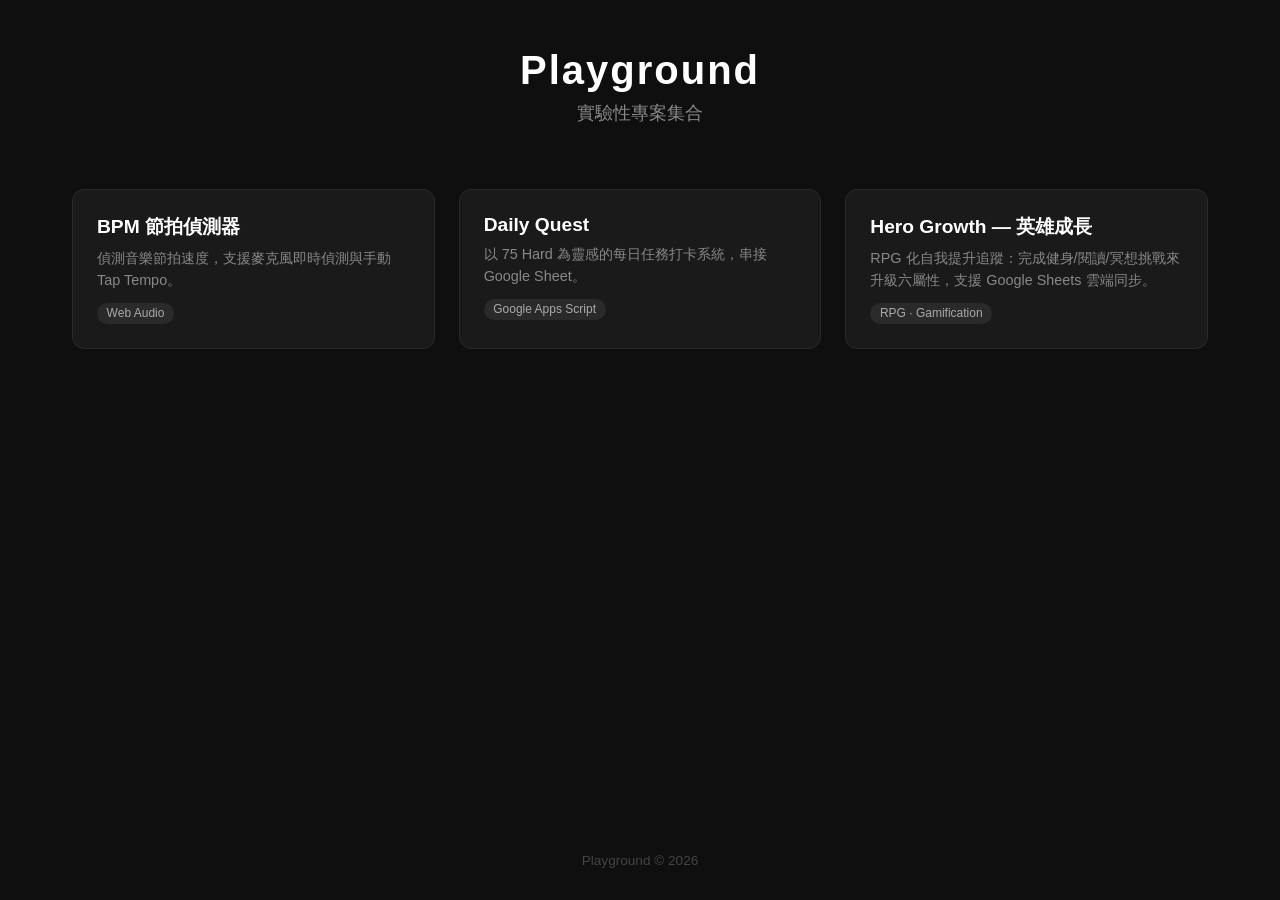
==== index.html @ be31c61f "新增 Hero Growth — RPG 化自我提升追蹤器 將健身、閱讀、冥想等活動轉為 RPG 角色養成，完成挑戰獲得 EXP 升級六屬性 （力量、體質、敏捷、智慧、意志、魅力）。  主要功能： -" ====
<!DOCTYPE html>
<html lang="zh-TW">
<head>
    <meta charset="UTF-8">
    <meta name="viewport" content="width=device-width, initial-scale=1.0">
    <title>Playground - 實驗專案集</title>
    <style>
        * {
            margin: 0;
            padding: 0;
            box-sizing: border-box;
        }

        body {
            font-family: -apple-system, BlinkMacSystemFont, "Segoe UI", Roboto, sans-serif;
            background-color: #0f0f0f;
            color: #e0e0e0;
            min-height: 100vh;
            display: flex;
            flex-direction: column;
            align-items: center;
        }

        header {
            width: 100%;
            padding: 3rem 2rem 2rem;
            text-align: center;
        }

        header h1 {
            font-size: 2.5rem;
            font-weight: 700;
            letter-spacing: 0.05em;
            color: #ffffff;
        }

        header p {
            margin-top: 0.5rem;
            font-size: 1.1rem;
            color: #888;
        }

        .projects-grid {
            display: grid;
            grid-template-columns: repeat(auto-fill, minmax(280px, 1fr));
            gap: 1.5rem;
            width: 100%;
            max-width: 1200px;
            padding: 2rem;
        }

        .project-card {
            background: #1a1a1a;
            border: 1px solid #2a2a2a;
            border-radius: 12px;
            padding: 1.5rem;
            transition: transform 0.2s, border-color 0.2s;
            text-decoration: none;
            color: inherit;
            display: block;
        }

        .project-card:hover {
            transform: translateY(-4px);
            border-color: #555;
        }

        .project-card h2 {
            font-size: 1.2rem;
            margin-bottom: 0.5rem;
            color: #fff;
        }

        .project-card p {
            font-size: 0.9rem;
            color: #888;
            line-height: 1.5;
        }

        .project-card .tag {
            display: inline-block;
            margin-top: 0.75rem;
            padding: 0.2rem 0.6rem;
            font-size: 0.75rem;
            border-radius: 999px;
            background: #2a2a2a;
            color: #aaa;
        }

        .empty-state {
            text-align: center;
            padding: 4rem 2rem;
            color: #555;
            font-size: 1rem;
        }

        footer {
            margin-top: auto;
            padding: 2rem;
            text-align: center;
            color: #444;
            font-size: 0.85rem;
        }
    </style>
</head>
<body>
    <header>
        <h1>Playground</h1>
        <p>實驗性專案集合</p>
    </header>

    <main class="projects-grid">
        <a class="project-card" href="./beat-detector/">
            <h2>BPM 節拍偵測器</h2>
            <p>偵測音樂節拍速度，支援麥克風即時偵測與手動 Tap Tempo。</p>
            <span class="tag">Web Audio</span>
        </a>
        <a class="project-card" href="./daily-quest/">
            <h2>Daily Quest</h2>
            <p>以 75 Hard 為靈感的每日任務打卡系統，串接 Google Sheet。</p>
            <span class="tag">Google Apps Script</span>
        </a>
        <a class="project-card" href="./hero-growth/">
            <h2>Hero Growth — 英雄成長</h2>
            <p>RPG 化自我提升追蹤：完成健身/閱讀/冥想挑戰來升級六屬性，支援 Google Sheets 雲端同步。</p>
            <span class="tag">RPG · Gamification</span>
        </a>
    </main>

    <footer>
        <p>Playground &copy; 2026</p>
    </footer>
</body>
</html>
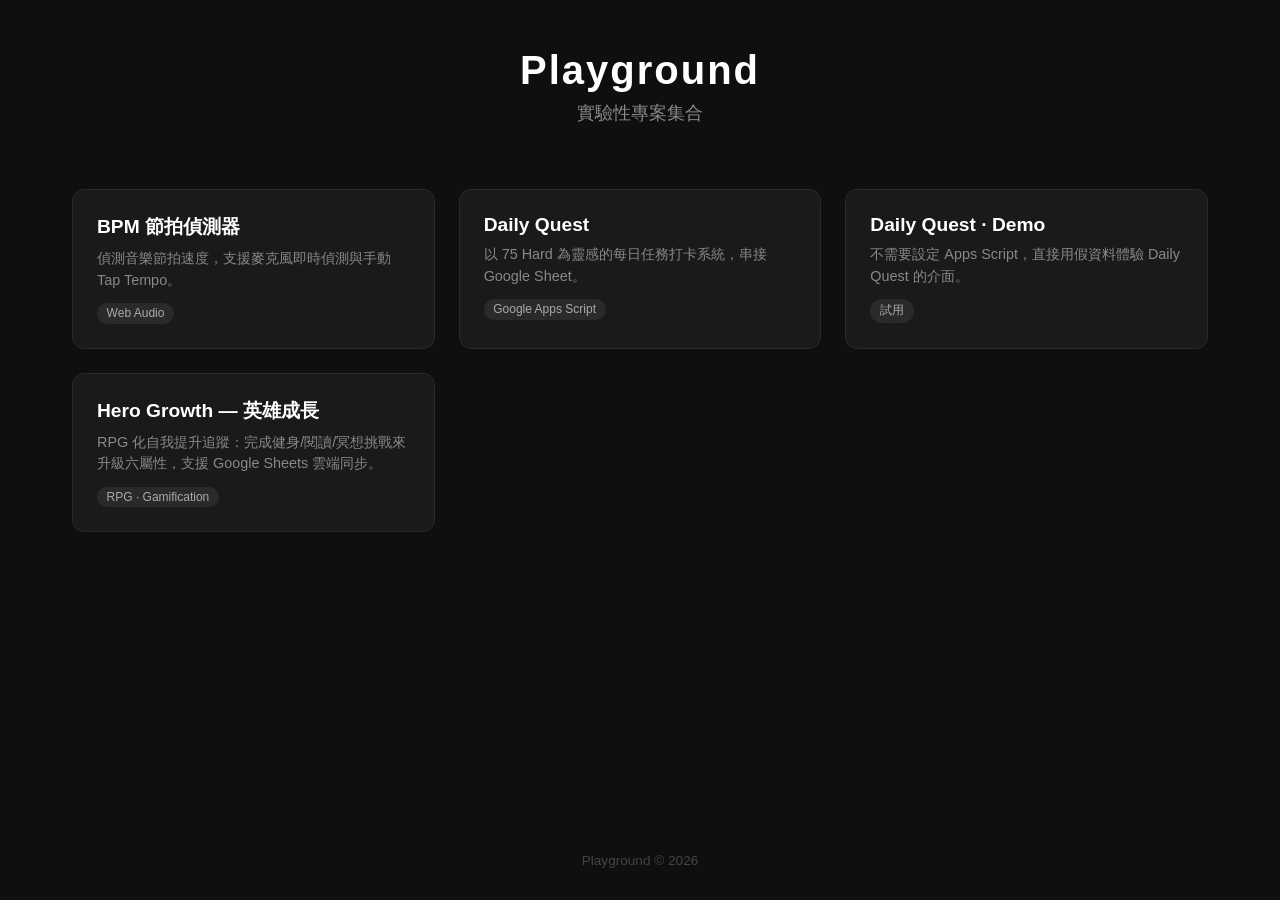
==== commit 640b12fc: "Add Daily Quest demo page with seeded fake data Lets users preview the UI without configuring Apps S" ====
--- a/index.html
+++ b/index.html
@@ -120,6 +120,11 @@
             <p>以 75 Hard 為靈感的每日任務打卡系統，串接 Google Sheet。</p>
             <span class="tag">Google Apps Script</span>
         </a>
+        <a class="project-card" href="./daily-quest/demo.html">
+            <h2>Daily Quest · Demo</h2>
+            <p>不需要設定 Apps Script，直接用假資料體驗 Daily Quest 的介面。</p>
+            <span class="tag">試用</span>
+        </a>
         <a class="project-card" href="./hero-growth/">
             <h2>Hero Growth — 英雄成長</h2>
             <p>RPG 化自我提升追蹤：完成健身/閱讀/冥想挑戰來升級六屬性，支援 Google Sheets 雲端同步。</p>
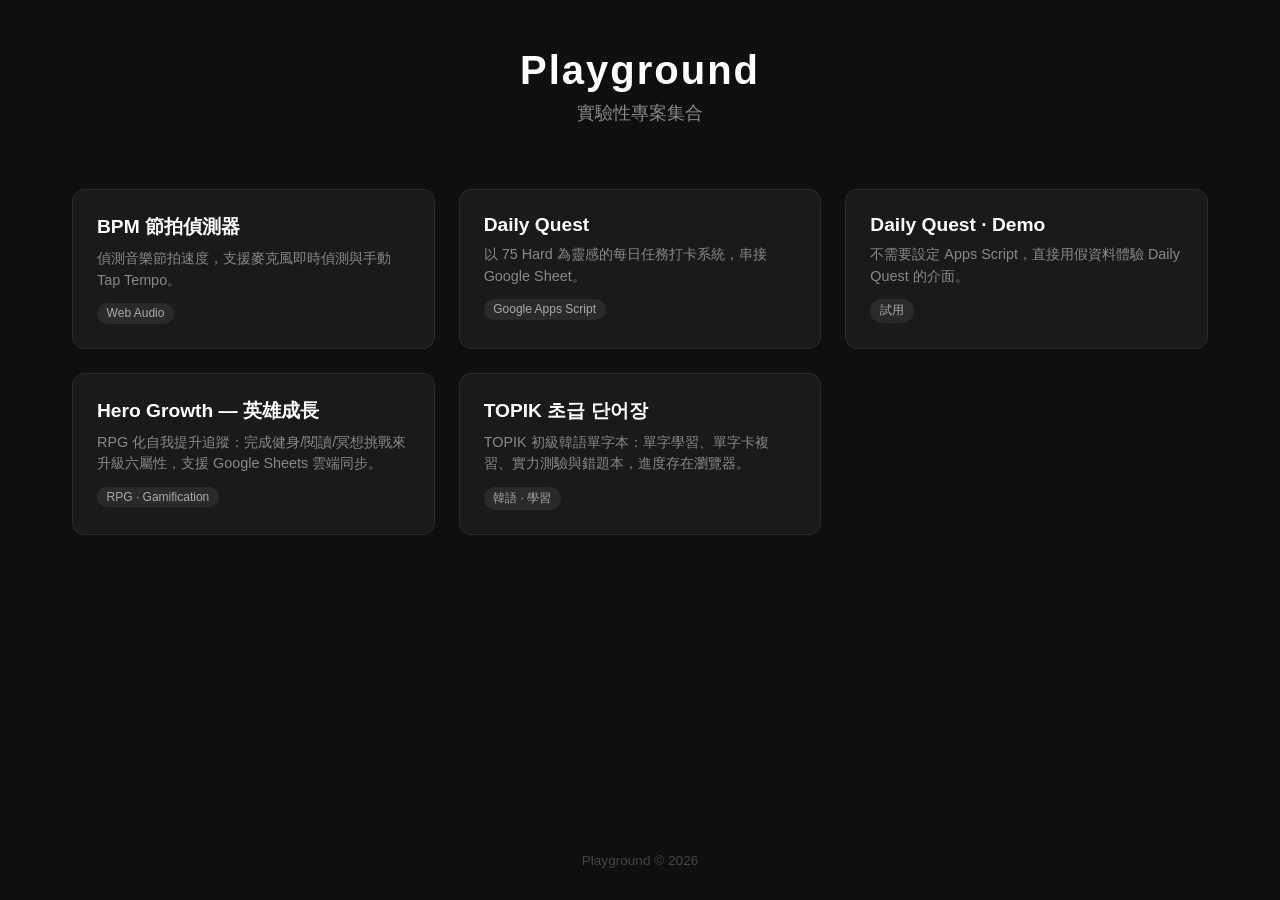
==== commit 9b70cb85: "新增 TOPIK 초급 단어장 專案並在首頁加入連結 - 新增 topik-vocab/index.html：TOPIK 初級韓語單字本，含單字學習、   單字卡複習、實力測驗與錯題本四個分頁 - 加" ====
--- a/index.html
+++ b/index.html
@@ -130,6 +130,11 @@
             <p>RPG 化自我提升追蹤：完成健身/閱讀/冥想挑戰來升級六屬性，支援 Google Sheets 雲端同步。</p>
             <span class="tag">RPG · Gamification</span>
         </a>
+        <a class="project-card" href="./topik-vocab/">
+            <h2>TOPIK 초급 단어장</h2>
+            <p>TOPIK 初級韓語單字本：單字學習、單字卡複習、實力測驗與錯題本，進度存在瀏覽器。</p>
+            <span class="tag">韓語 · 學習</span>
+        </a>
     </main>
 
     <footer>
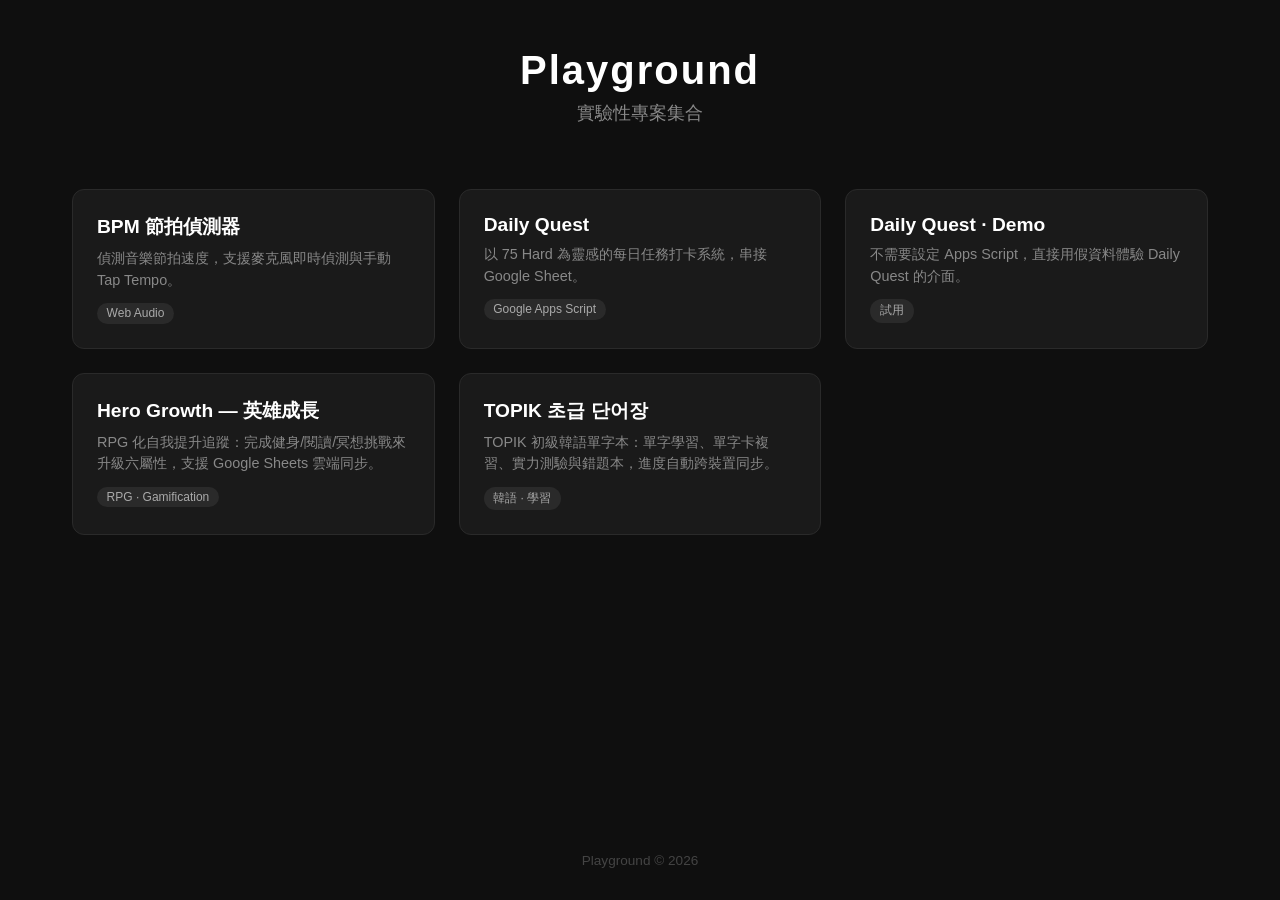
==== commit d4164e2f: "新增跨瀏覽器／跨裝置進度同步 以 localStorage 為主要儲存，JSONBin 當同步管道，取代原本無效的 window.storage（Claude artifact 專屬 API，自架後進" ====
--- a/index.html
+++ b/index.html
@@ -132,7 +132,7 @@
         </a>
         <a class="project-card" href="./topik-vocab/">
             <h2>TOPIK 초급 단어장</h2>
-            <p>TOPIK 初級韓語單字本：單字學習、單字卡複習、實力測驗與錯題本，進度存在瀏覽器。</p>
+            <p>TOPIK 初級韓語單字本：單字學習、單字卡複習、實力測驗與錯題本，進度自動跨裝置同步。</p>
             <span class="tag">韓語 · 學習</span>
         </a>
     </main>
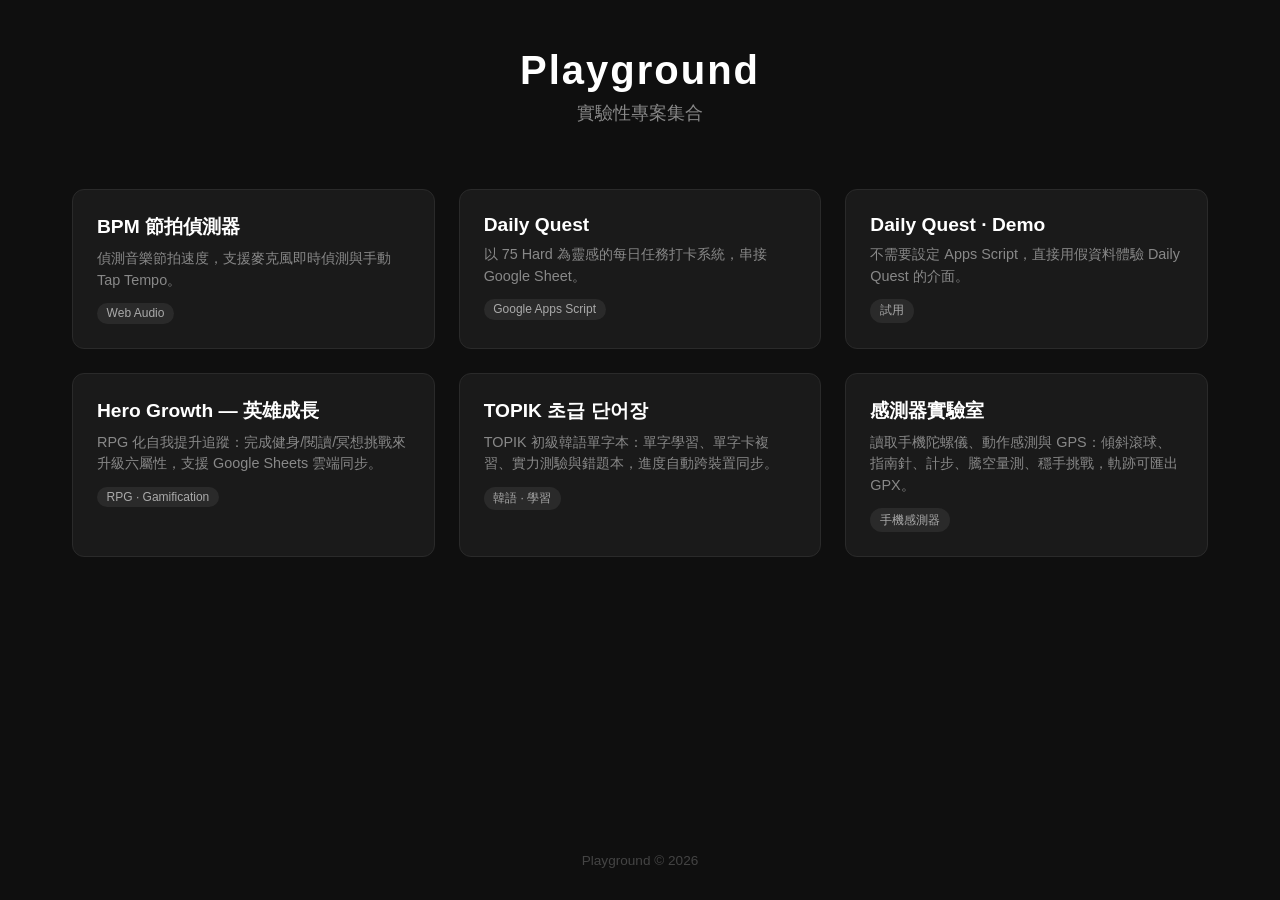
==== commit 65c18093: "新增感測器實驗室（陀螺儀、動作偵測、GPS） Co-Authored-By: Claude Opus 5.5 <noreply@anthropic.com> Claude-Session: https" ====
--- a/index.html
+++ b/index.html
@@ -135,6 +135,11 @@
             <p>TOPIK 初級韓語單字本：單字學習、單字卡複習、實力測驗與錯題本，進度自動跨裝置同步。</p>
             <span class="tag">韓語 · 學習</span>
         </a>
+        <a class="project-card" href="./sensor-lab/">
+            <h2>感測器實驗室</h2>
+            <p>讀取手機陀螺儀、動作感測與 GPS：傾斜滾球、指南針、計步、騰空量測、穩手挑戰，軌跡可匯出 GPX。</p>
+            <span class="tag">手機感測器</span>
+        </a>
     </main>
 
     <footer>
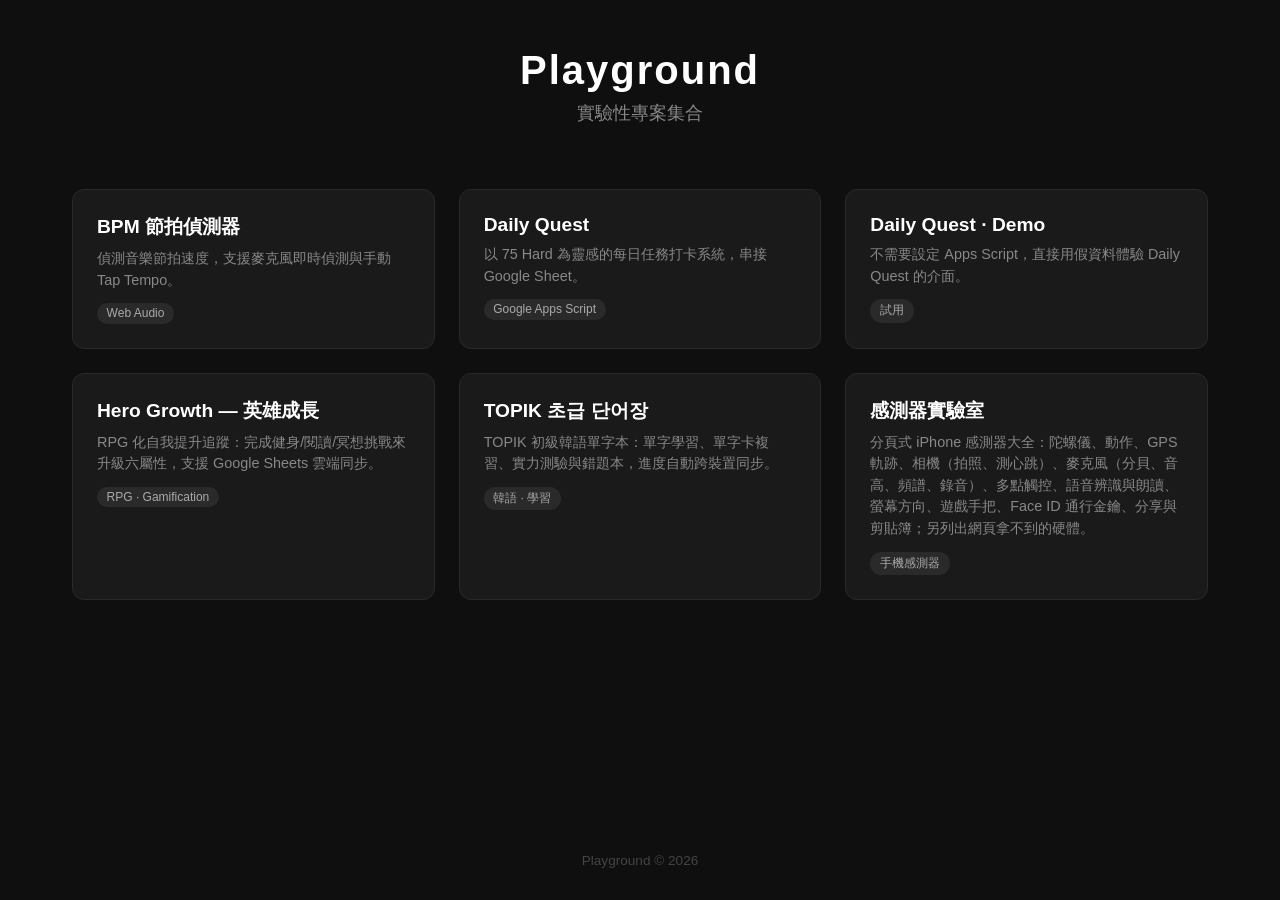
==== commit 26627196: "感測器實驗室改成分頁介面並加入更多 iPhone 網頁感測器 - 上方可滑動分頁列，記住最後的分頁（也支援 #分頁 網址） - 新增相機（前後鏡頭、拍照分享、亮度顏色、測心跳、QR 偵測到才顯示） -" ====
--- a/index.html
+++ b/index.html
@@ -137,7 +137,7 @@
         </a>
         <a class="project-card" href="./sensor-lab/">
             <h2>感測器實驗室</h2>
-            <p>讀取手機陀螺儀、動作感測與 GPS：傾斜滾球、指南針、計步、騰空量測、穩手挑戰，軌跡可匯出 GPX。</p>
+            <p>分頁式 iPhone 感測器大全：陀螺儀、動作、GPS 軌跡、相機（拍照、測心跳）、麥克風（分貝、音高、頻譜、錄音）、多點觸控、語音辨識與朗讀、螢幕方向、遊戲手把、Face ID 通行金鑰、分享與剪貼簿；另列出網頁拿不到的硬體。</p>
             <span class="tag">手機感測器</span>
         </a>
     </main>
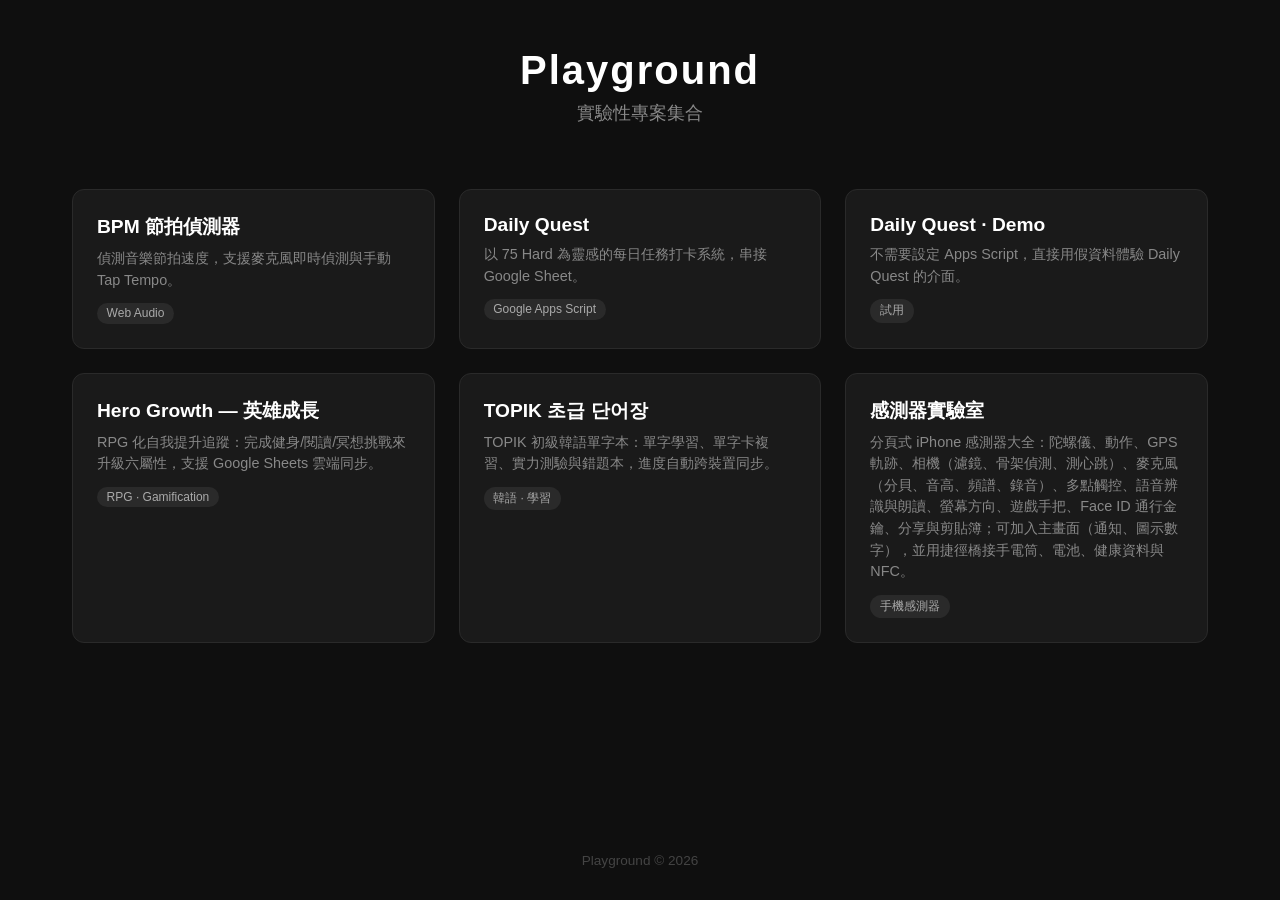
==== commit 59d33838: "感測器實驗室：加入主畫面 App、捷徑橋接、相機濾鏡與骨架偵測 - PWA：manifest、圖示（180/192/512/maskable）、Service Worker（HTML 網路優先、其他靜" ====
--- a/index.html
+++ b/index.html
@@ -137,7 +137,7 @@
         </a>
         <a class="project-card" href="./sensor-lab/">
             <h2>感測器實驗室</h2>
-            <p>分頁式 iPhone 感測器大全：陀螺儀、動作、GPS 軌跡、相機（拍照、測心跳）、麥克風（分貝、音高、頻譜、錄音）、多點觸控、語音辨識與朗讀、螢幕方向、遊戲手把、Face ID 通行金鑰、分享與剪貼簿；另列出網頁拿不到的硬體。</p>
+            <p>分頁式 iPhone 感測器大全：陀螺儀、動作、GPS 軌跡、相機（濾鏡、骨架偵測、測心跳）、麥克風（分貝、音高、頻譜、錄音）、多點觸控、語音辨識與朗讀、螢幕方向、遊戲手把、Face ID 通行金鑰、分享與剪貼簿；可加入主畫面（通知、圖示數字），並用捷徑橋接手電筒、電池、健康資料與 NFC。</p>
             <span class="tag">手機感測器</span>
         </a>
     </main>
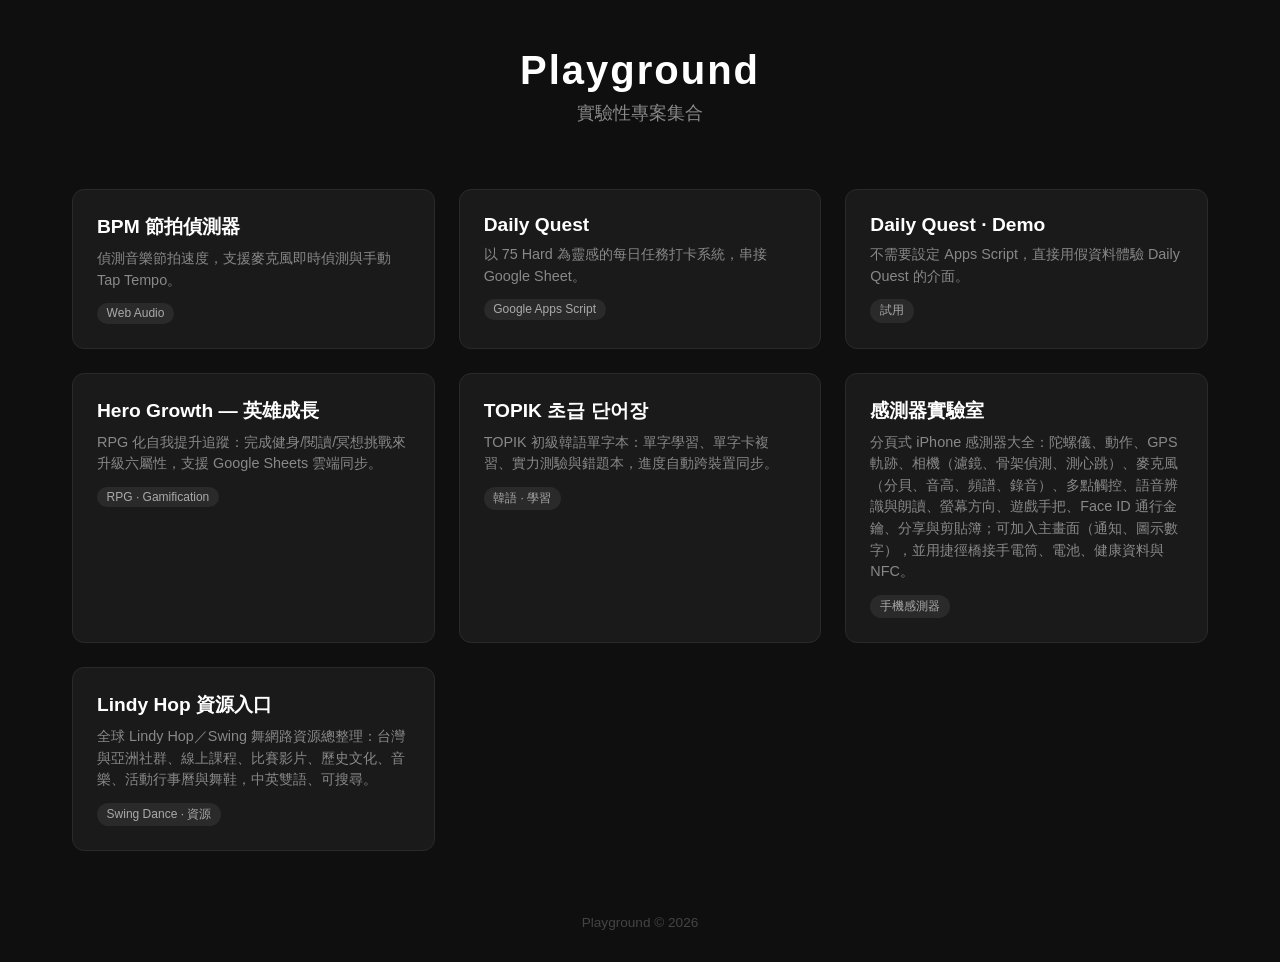
==== commit 8fd3cec5: "新增 Lindy Hop 資源入口：全球搖擺舞網路資源總整理（中英雙語、可搜尋） Co-Authored-By: Claude Fable 5.2 <noreply@anthropic.com> Cl" ====
--- a/index.html
+++ b/index.html
@@ -140,6 +140,11 @@
             <p>分頁式 iPhone 感測器大全：陀螺儀、動作、GPS 軌跡、相機（濾鏡、骨架偵測、測心跳）、麥克風（分貝、音高、頻譜、錄音）、多點觸控、語音辨識與朗讀、螢幕方向、遊戲手把、Face ID 通行金鑰、分享與剪貼簿；可加入主畫面（通知、圖示數字），並用捷徑橋接手電筒、電池、健康資料與 NFC。</p>
             <span class="tag">手機感測器</span>
         </a>
+        <a class="project-card" href="./lindy-hop/">
+            <h2>Lindy Hop 資源入口</h2>
+            <p>全球 Lindy Hop／Swing 舞網路資源總整理：台灣與亞洲社群、線上課程、比賽影片、歷史文化、音樂、活動行事曆與舞鞋，中英雙語、可搜尋。</p>
+            <span class="tag">Swing Dance · 資源</span>
+        </a>
     </main>
 
     <footer>
